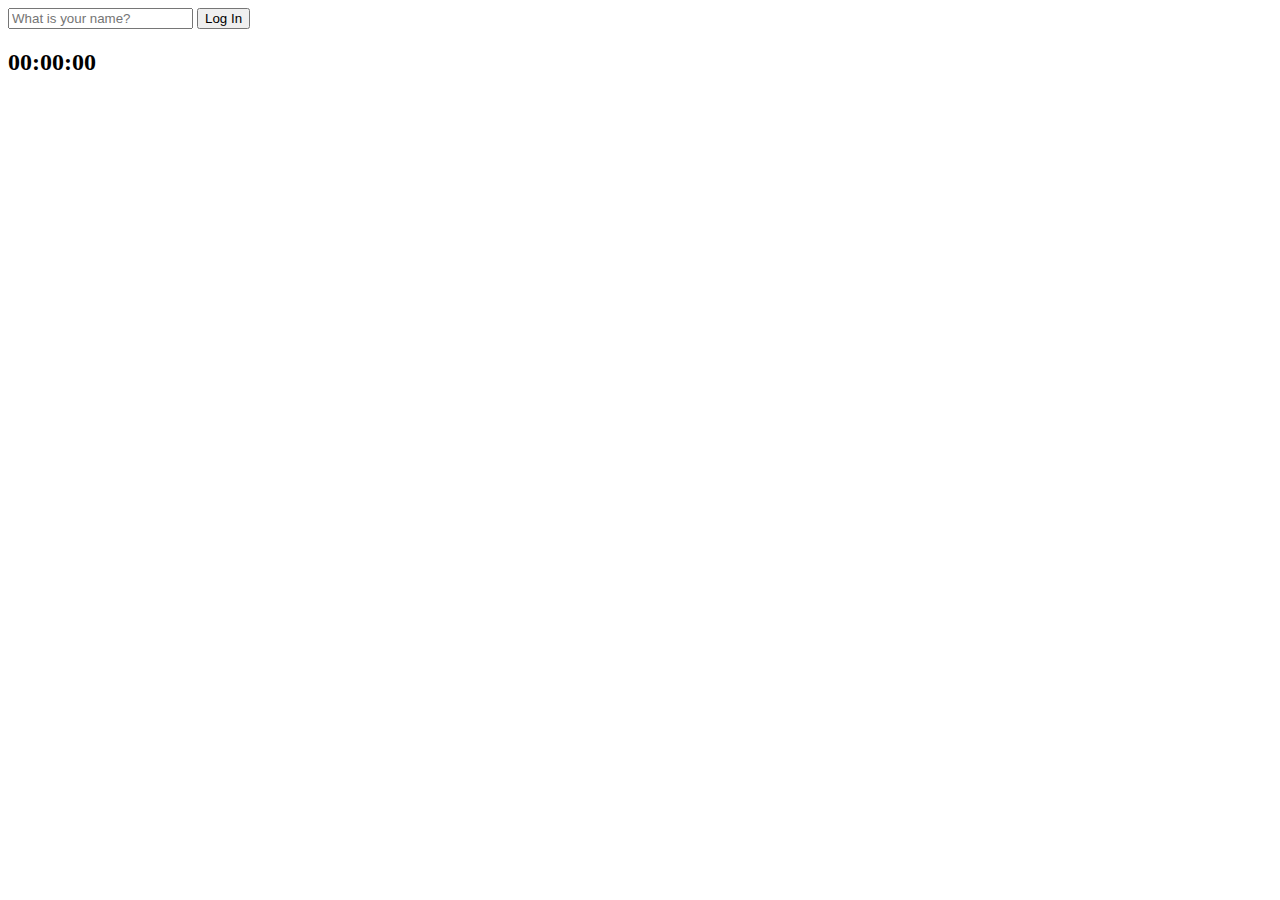
==== Clock/index.html @ ce539458 "[clock/init]: 1초마다 시계 업데이트" ====
<!DOCTYPE html>
<html lang="en">
  <head>
    <meta charset="UTF-8" />
    <meta name="viewport" content="width=device-width, initial-scale=1.0" />
    <link rel="stylesheet" href="css/style.css" />
    <title>Momentum App</title>
  </head>
  <body>
    <form class="hidden" id="login-form">
      <input
        required
        maxlength="15"
        type="text"
        placeholder="What is your name?"
      />
      <input type="submit" value="Log In" />
    </form>
    <h2 id="clock">00:00:00</h2>
    <h1 class="hidden" id="greeting"></h1>
    <script src="js/greetings.js"></script>
    <script src="js/clock.js"></script>
  </body>
</html>
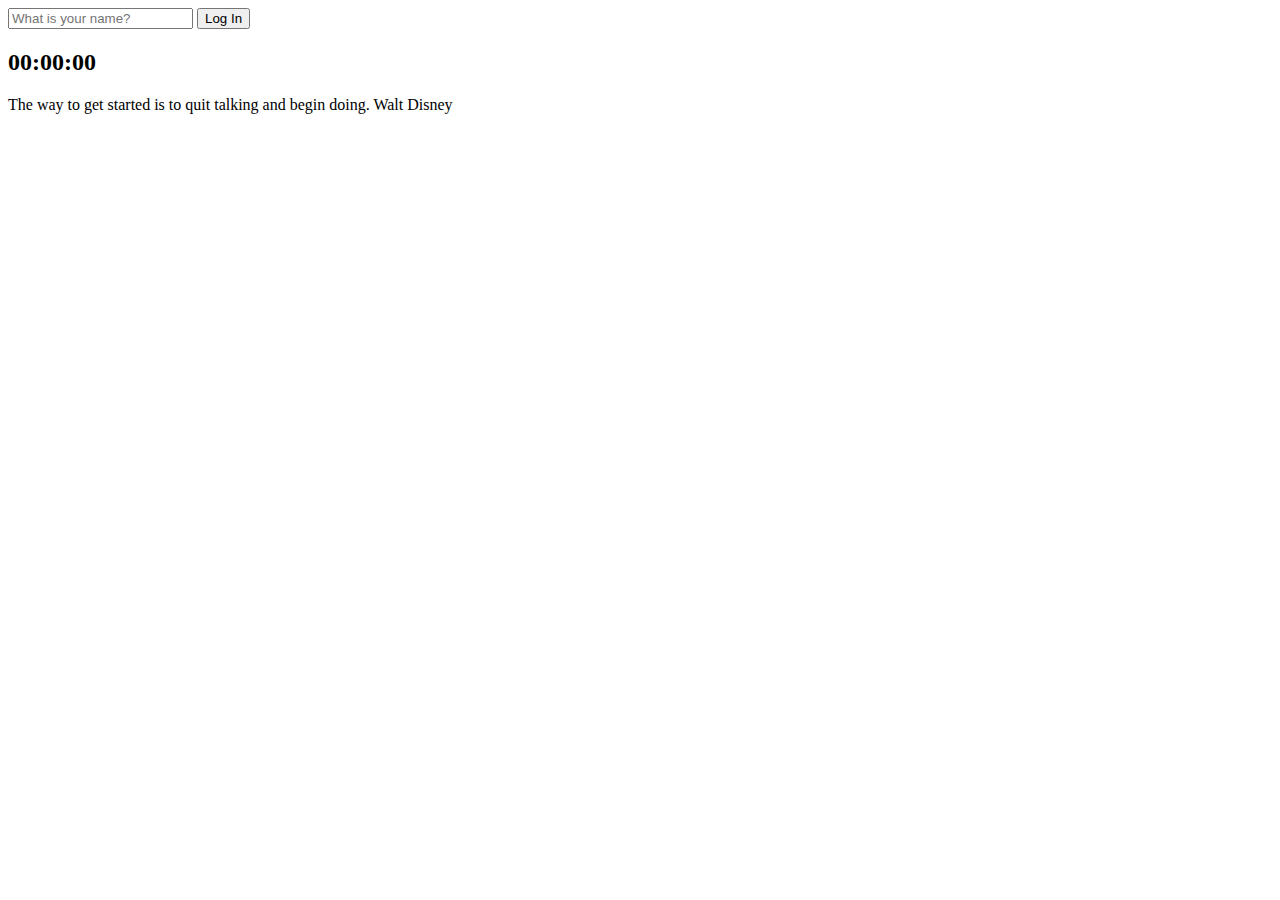
==== commit 5adf905c: "[clock/init]:  인용구 문장 가져오기" ====
--- a/Clock/index.html
+++ b/Clock/index.html
@@ -3,7 +3,7 @@
   <head>
     <meta charset="UTF-8" />
     <meta name="viewport" content="width=device-width, initial-scale=1.0" />
-    <link rel="stylesheet" href="css/style.css" />
+    <link rel="stylesheet" href="./style.css" />
     <title>Momentum App</title>
   </head>
   <body>
@@ -18,7 +18,12 @@
     </form>
     <h2 id="clock">00:00:00</h2>
     <h1 class="hidden" id="greeting"></h1>
-    <script src="js/greetings.js"></script>
-    <script src="js/clock.js"></script>
+    <div id="quote">
+      <span></span>
+      <span></span>
+    </div>
+    <script src="./greetings.js"></script>
+    <script src="./clock.js"></script>
+    <script src="./quotes.js"></script>
   </body>
 </html>--- a/Clock/style.css
+++ b/Clock/style.css
@@ -0,0 +1,3 @@
+.hidden {
+    display: none;
+  }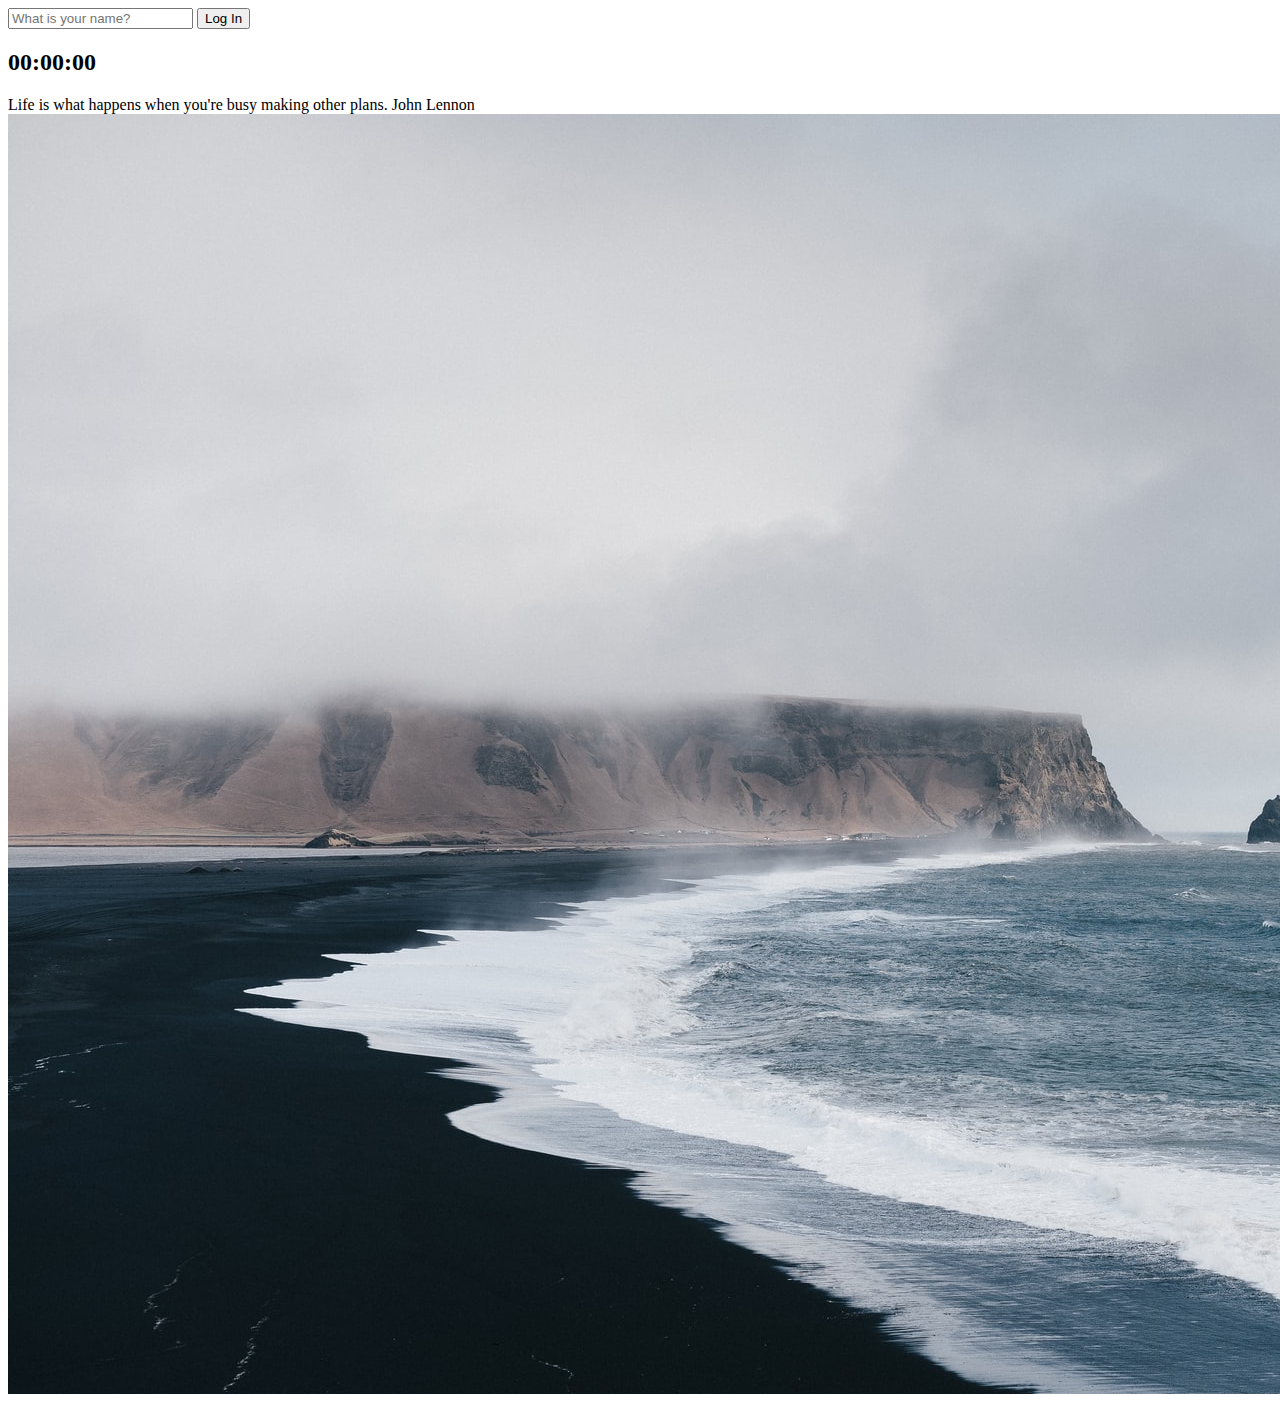
==== commit 10c92209: "[clock/init]: 랜덤으로 사진 보여주기" ====
--- a/Clock/index.html
+++ b/Clock/index.html
@@ -25,5 +25,6 @@
     <script src="./greetings.js"></script>
     <script src="./clock.js"></script>
     <script src="./quotes.js"></script>
+    <script src="./background.js"></script>
   </body>
 </html>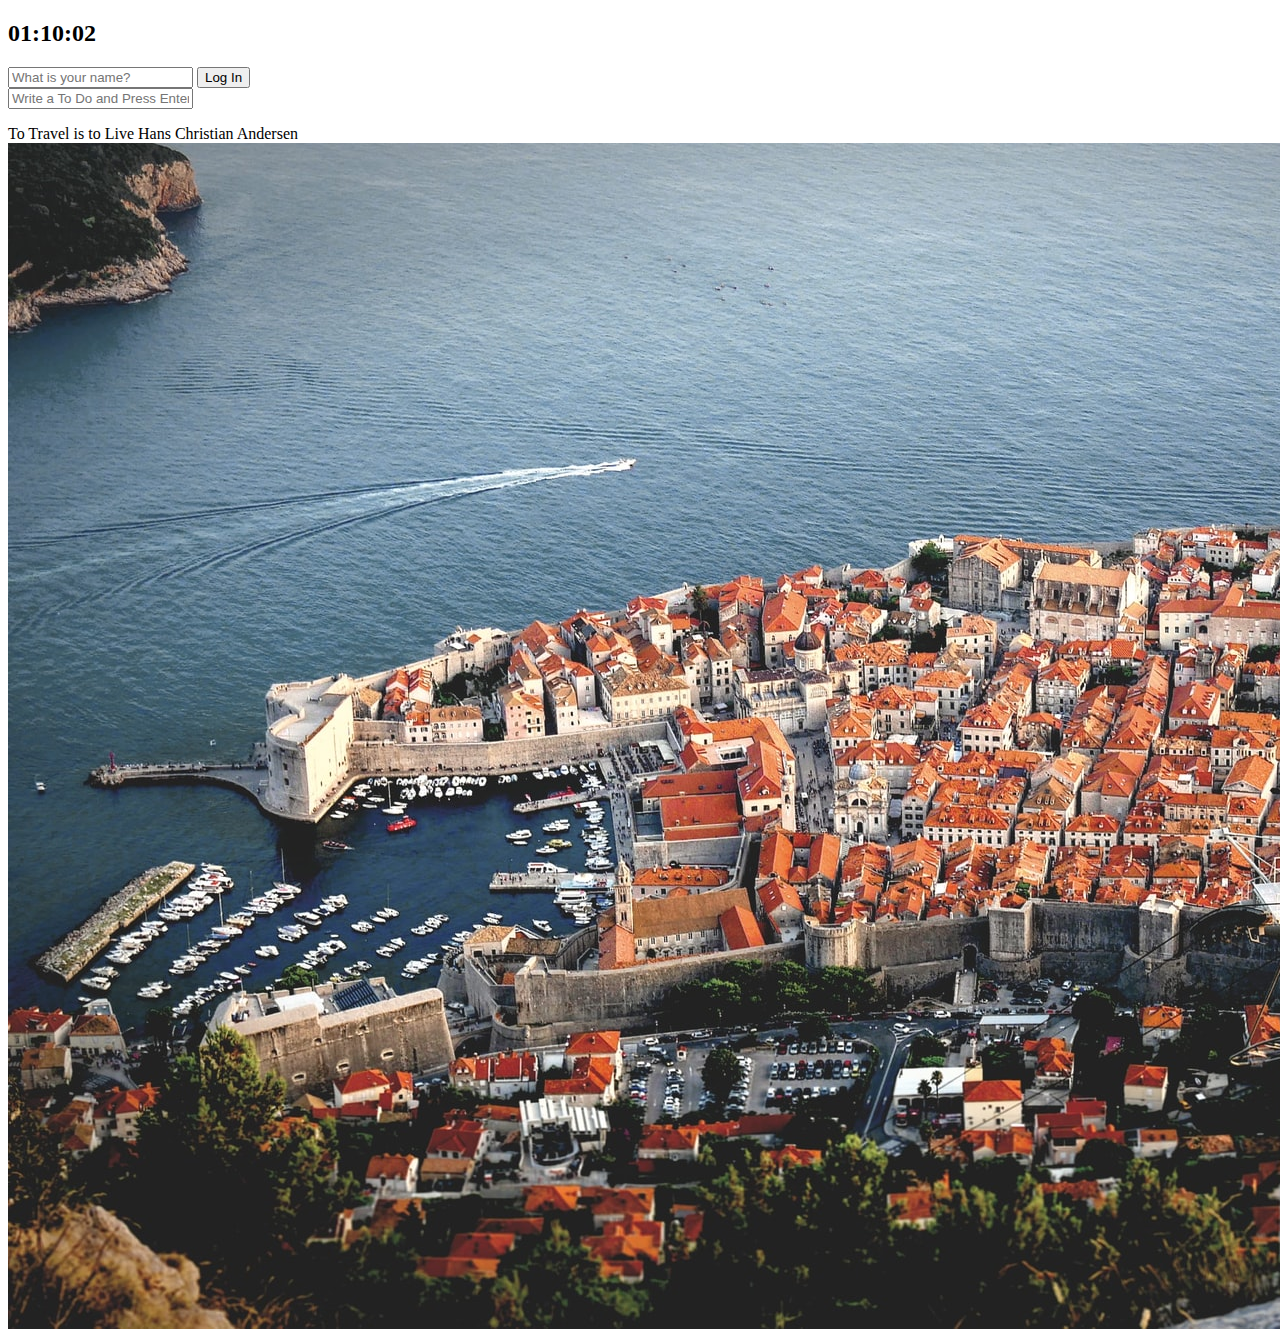
==== commit ebe14679: "[toDo/init]: 할 일 입력받고 입력창 지우기" ====
--- a/Clock/index.html
+++ b/Clock/index.html
@@ -7,6 +7,7 @@
     <title>Momentum App</title>
   </head>
   <body>
+    <h2 id="clock">00:00:00</h2>
     <form class="hidden" id="login-form">
       <input
         required
@@ -16,8 +17,11 @@
       />
       <input type="submit" value="Log In" />
     </form>
-    <h2 id="clock">00:00:00</h2>
     <h1 class="hidden" id="greeting"></h1>
+    <form id="todo-form">
+      <input type="text" placeholder="Write a To Do and Press Enter" required />
+    </form>
+    <ul id="todo-list"></ul>
     <div id="quote">
       <span></span>
       <span></span>
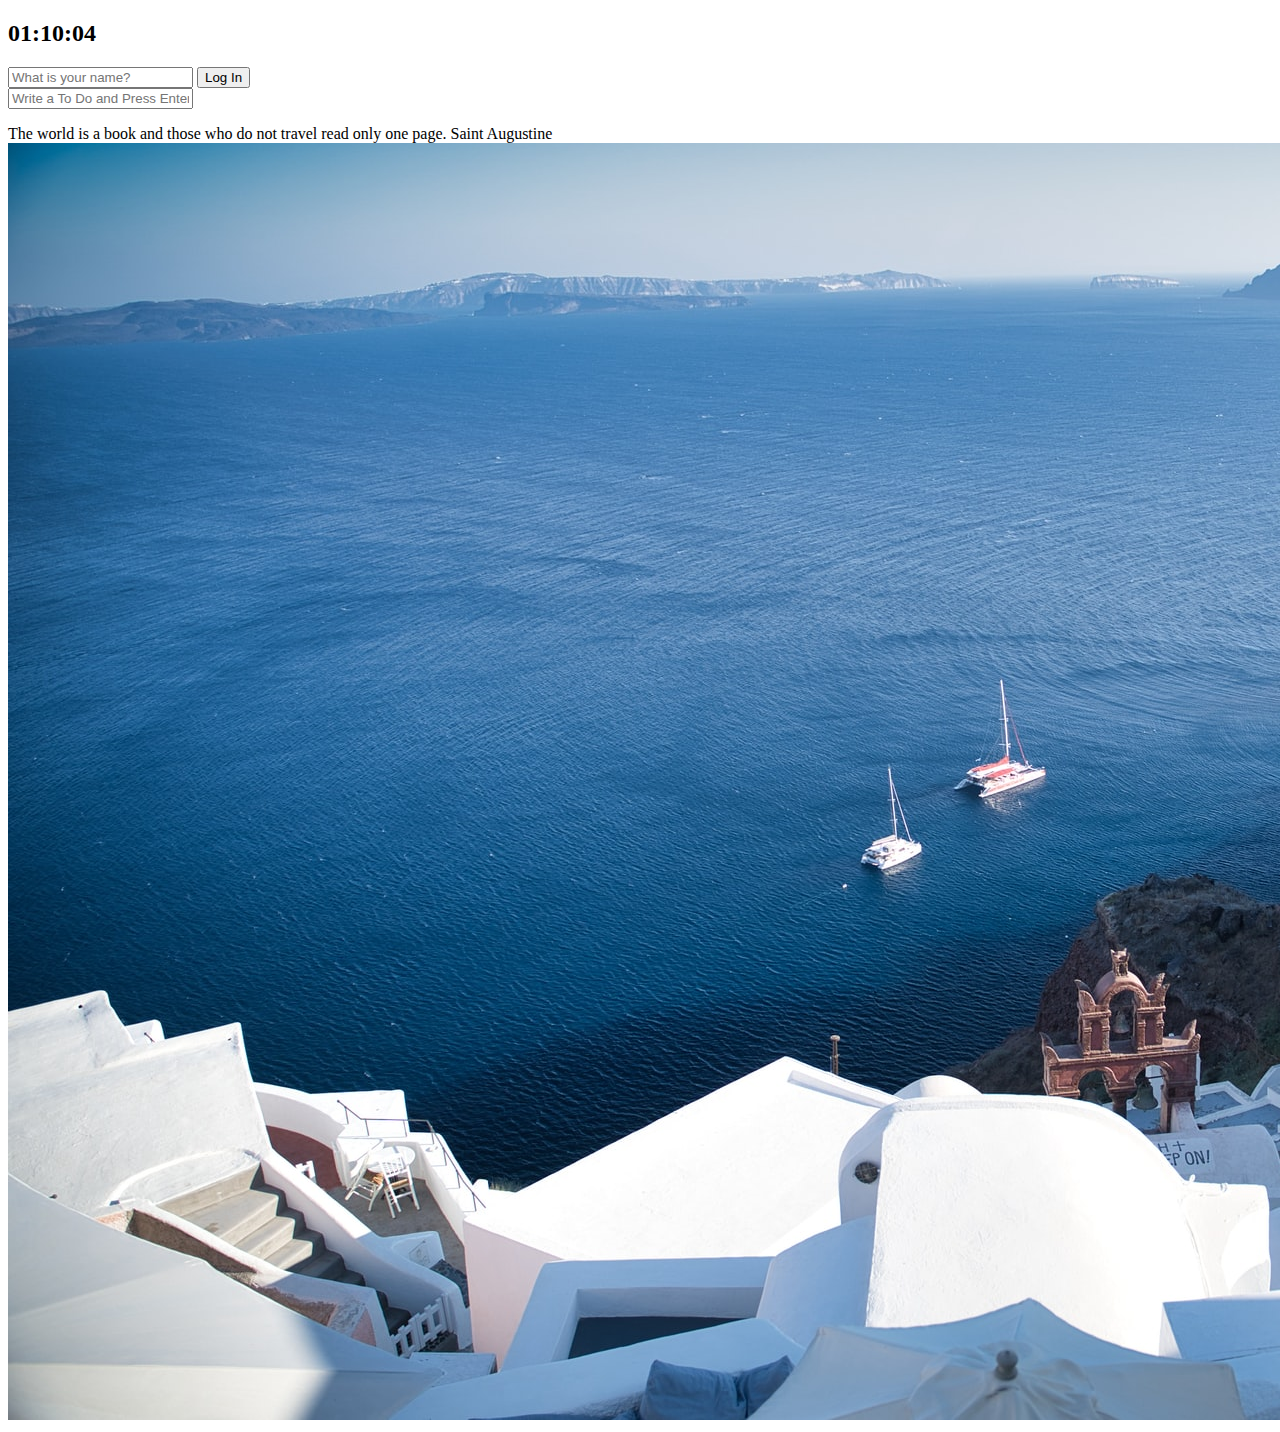
==== commit c8f92e73: "[toDo/init]: 할 일 추가하고 지우기" ====
--- a/Clock/index.html
+++ b/Clock/index.html
@@ -30,5 +30,6 @@
     <script src="./clock.js"></script>
     <script src="./quotes.js"></script>
     <script src="./background.js"></script>
+    <script src="./todo.js"></script>
   </body>
 </html>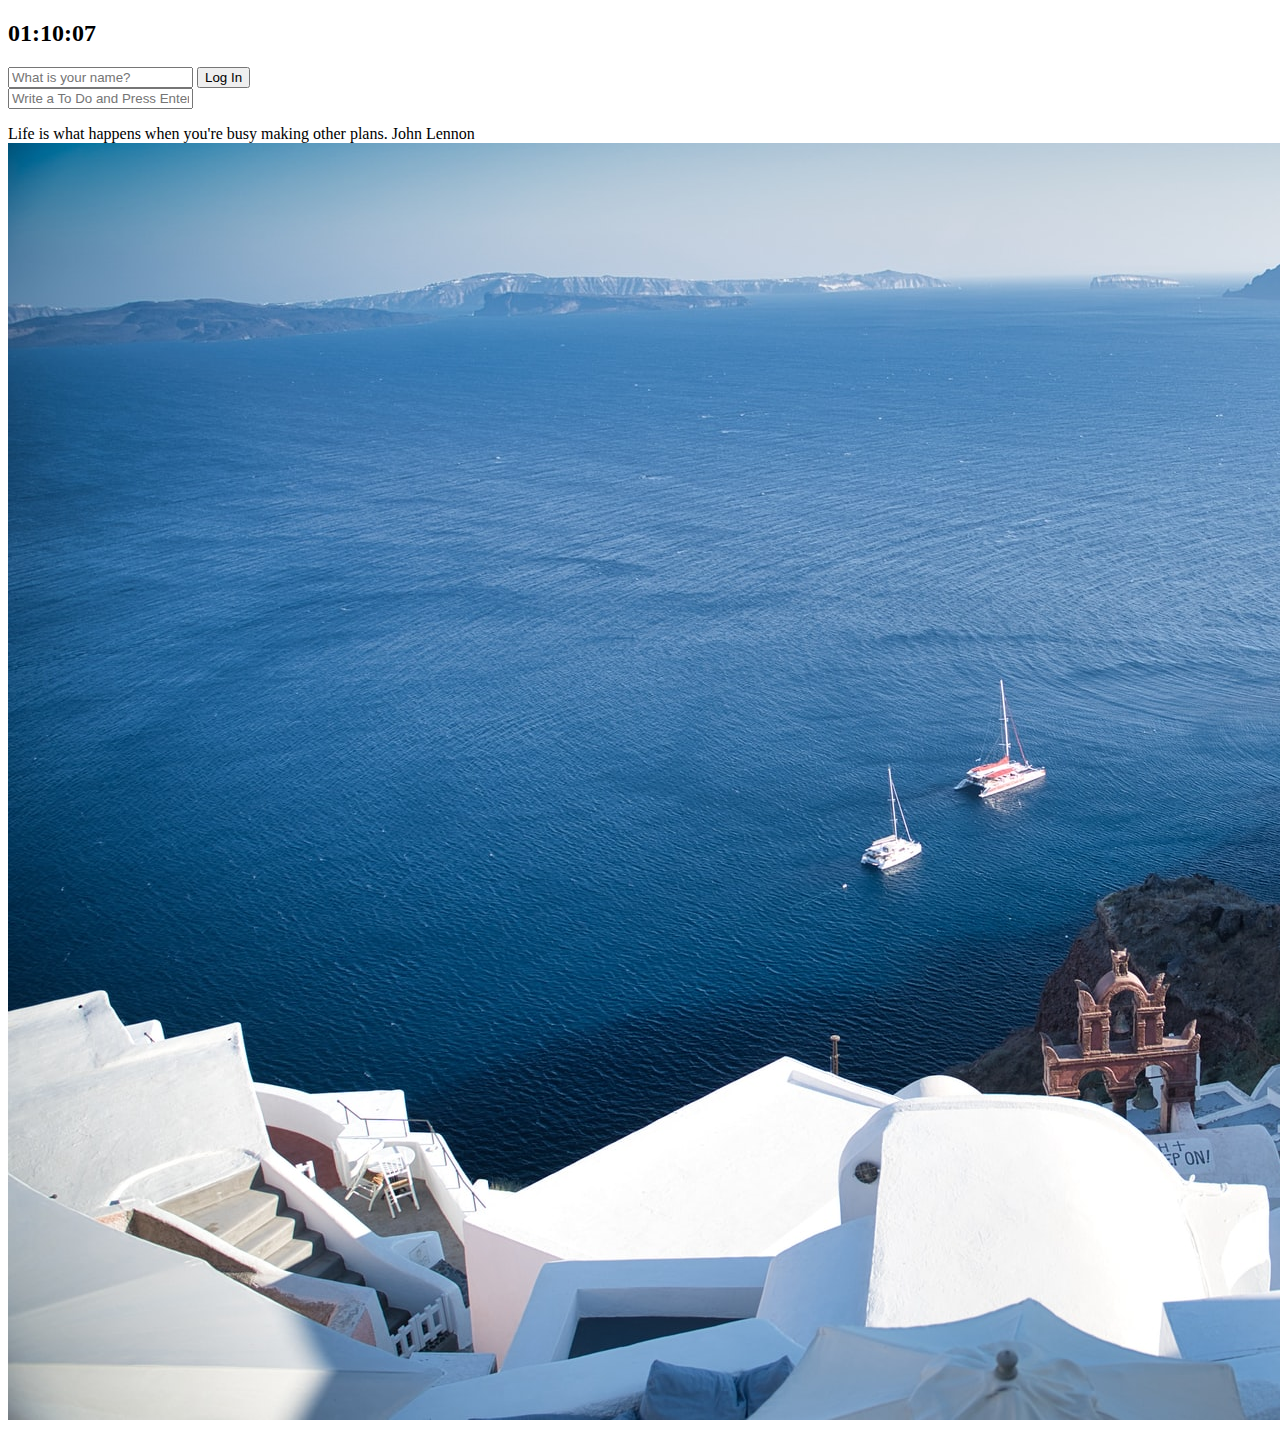
==== commit 075863ee: "[Weather/init]: API 날씨 가져오기" ====
--- a/Clock/index.html
+++ b/Clock/index.html
@@ -26,10 +26,15 @@
       <span></span>
       <span></span>
     </div>
-    <script src="./greetings.js"></script>
+    <div id="weather">
+      <span></span>
+      <span></span>
+    </div>
     <script src="./clock.js"></script>
     <script src="./quotes.js"></script>
     <script src="./background.js"></script>
+    <script src="./greetings.js"></script>
     <script src="./todo.js"></script>
+    <script src="./weather.js"></script>
   </body>
 </html>